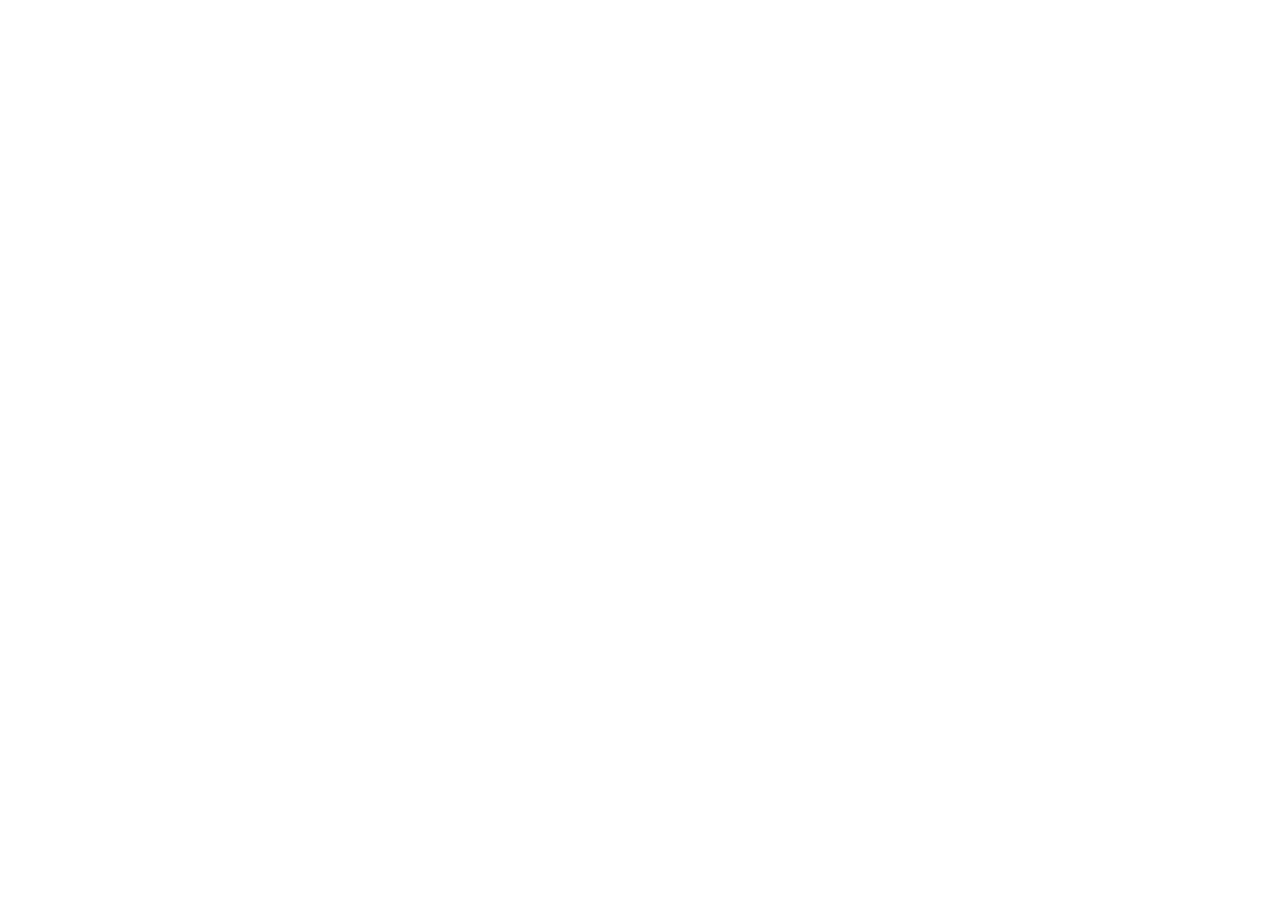
==== index.html @ d34daa3d "feat: initialize Tech Policy Insights application Set up the project structure, including React, Tai" ====
<!doctype html>
<html lang="en">
  <head>
    <meta charset="UTF-8" />
    <meta name="viewport" content="width=device-width, initial-scale=1.0" />
    <title>SMH Tech Private Limited</title>
    <meta name="description" content="Official website and policy portal of SMH Tech Private Limited - Legal, Privacy, Company Information, and Financial Overview." />
    <meta property="og:title" content="SMH Tech Private Limited" />
    <meta property="og:description" content="Official website and policy portal of SMH Tech Private Limited - Legal, Privacy, Company Information, and Financial Overview." />
    <meta property="og:type" content="website" />
    <meta name="twitter:card" content="summary_large_image" />
    <link rel="icon" type="image/png" href="/company_logo.png" />
    <link rel="apple-touch-icon" href="/company_logo.png" />
    <link rel="preconnect" href="https://fonts.googleapis.com">
    <link rel="preconnect" href="https://fonts.gstatic.com" crossorigin>
    <link href="https://fonts.googleapis.com/css2?family=Karla:ital,wght@0,300..800;1,300..800&family=Lora:ital,wght@0,400..700;1,400..700&display=swap" rel="stylesheet">
  </head>
  <body class="bg-white text-[#394d55] antialiased">
    <div id="root"></div>
    <script type="module" src="/src/main.tsx"></script>
  </body>
</html>
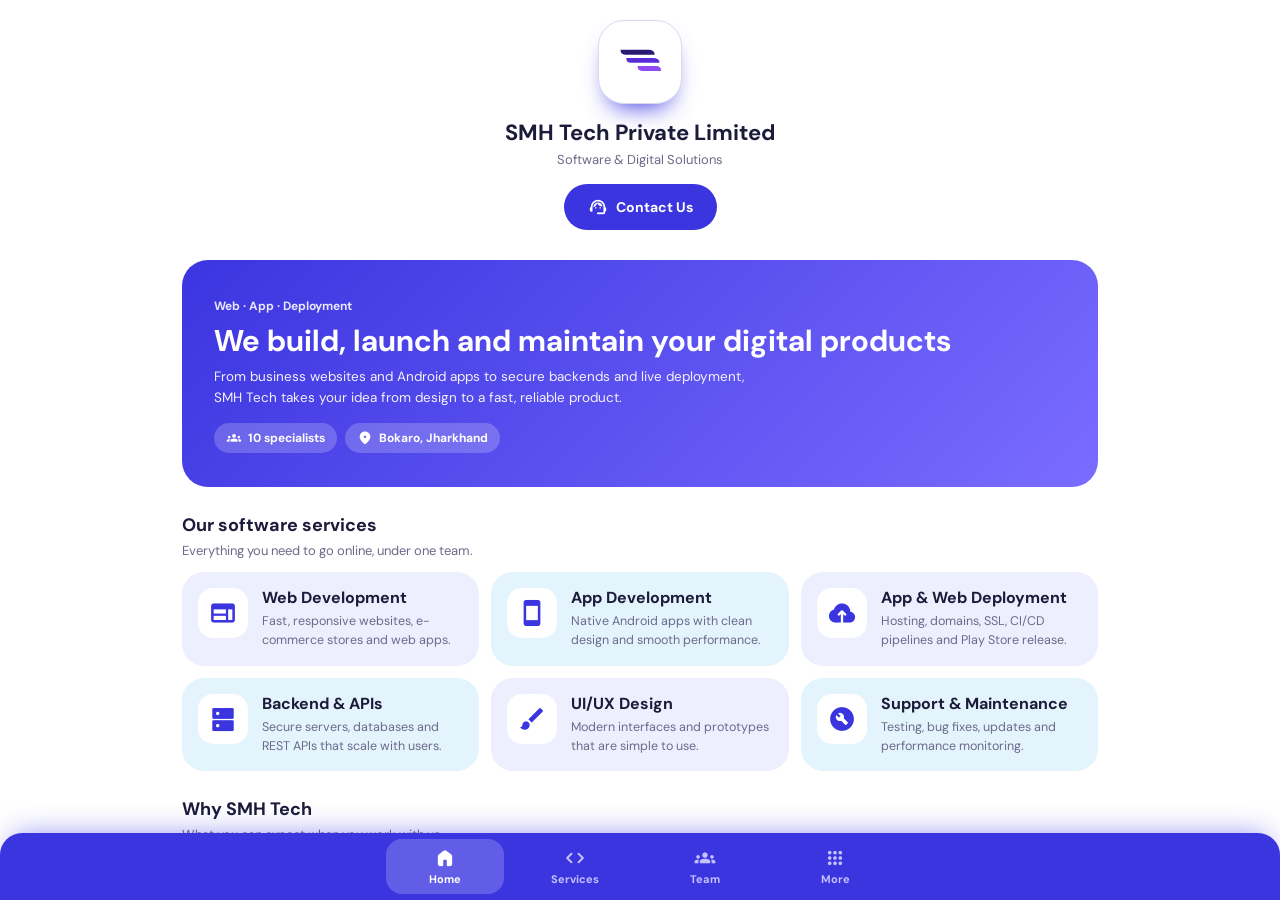
==== commit 02f56eb4: "refactor: streamline codebase and optimize imports Removed legacy components and unused pages to cle" ====
--- a/index.html
+++ b/index.html
@@ -1,23 +1,520 @@
-<!doctype html>
+<!DOCTYPE html>
 <html lang="en">
-  <head>
-    <meta charset="UTF-8" />
-    <meta name="viewport" content="width=device-width, initial-scale=1.0" />
-    <title>SMH Tech Private Limited</title>
-    <meta name="description" content="Official website and policy portal of SMH Tech Private Limited - Legal, Privacy, Company Information, and Financial Overview." />
-    <meta property="og:title" content="SMH Tech Private Limited" />
-    <meta property="og:description" content="Official website and policy portal of SMH Tech Private Limited - Legal, Privacy, Company Information, and Financial Overview." />
-    <meta property="og:type" content="website" />
-    <meta name="twitter:card" content="summary_large_image" />
-    <link rel="icon" type="image/png" href="/company_logo.png" />
-    <link rel="apple-touch-icon" href="/company_logo.png" />
-    <link rel="preconnect" href="https://fonts.googleapis.com">
-    <link rel="preconnect" href="https://fonts.gstatic.com" crossorigin>
-    <link href="https://fonts.googleapis.com/css2?family=Karla:ital,wght@0,300..800;1,300..800&family=Lora:ital,wght@0,400..700;1,400..700&display=swap" rel="stylesheet">
-  </head>
-  <body class="bg-white text-[#394d55] antialiased">
-    <div id="root"></div>
-    <script type="module" src="/src/main.tsx"></script>
-  </body>
+<head>
+<meta charset="utf-8">
+<title>SMH Tech Private Limited</title>
+<meta name="description" content="SMH Tech Private Limited - web development, app development, deployment and IT services from Bokaro, Jharkhand.">
+<meta name="viewport" content="width=device-width, initial-scale=1, viewport-fit=cover">
+<link rel="canonical" href="https://smhtechprivatelimited.netlify.app/">
+
+<!-- Site Name & Open Graph Tags for Google Search -->
+<meta property="og:site_name" content="SMH Tech Private Limited">
+<meta property="og:title" content="SMH Tech Private Limited - High-Performance Software & IT Solutions">
+<meta property="og:description" content="SMH Tech Private Limited - web development, app development, deployment and IT services from Bokaro, Jharkhand.">
+<meta property="og:type" content="website">
+<meta property="og:url" content="https://smhtechprivatelimited.netlify.app/">
+<meta property="og:image" content="https://smhtechprivatelimited.netlify.app/company_logo.png">
+
+<!-- Twitter Cards -->
+<meta name="twitter:card" content="summary_large_image">
+<meta name="twitter:title" content="SMH Tech Private Limited - High-Performance Software & IT Solutions">
+<meta name="twitter:description" content="SMH Tech Private Limited - web development, app development, deployment and IT services from Bokaro, Jharkhand.">
+<meta name="twitter:image" content="https://smhtechprivatelimited.netlify.app/company_logo.png">
+
+<meta name="theme-color" content="#3b35e0">
+<meta name="google-site-verification" content="google7df86a45fcf41d9f">
+
+<!-- Favicon and App Icons -->
+<link rel="icon" type="image/png" sizes="32x32" href="https://smhtechprivatelimited.netlify.app/favicon.png">
+<link rel="icon" type="image/png" sizes="192x192" href="https://smhtechprivatelimited.netlify.app/android-chrome-192x192.png">
+<link rel="shortcut icon" href="https://smhtechprivatelimited.netlify.app/favicon.png">
+<link rel="apple-touch-icon" sizes="180x180" href="https://smhtechprivatelimited.netlify.app/apple-touch-icon.png">
+<link rel="manifest" href="/site.webmanifest">
+
+<!-- Google Search WebSite Schema -->
+<script type="application/ld+json">
+{
+  "@context": "https://schema.org",
+  "@type": "WebSite",
+  "name": "SMH Tech Private Limited",
+  "alternateName": ["SMH Tech Pvt Ltd", "SMH Tech"],
+  "url": "https://smhtechprivatelimited.netlify.app/"
+}
+</script>
+
+<!-- Google Knowledge Panel & Organization Schema -->
+<script type="application/ld+json">
+{
+  "@context": "https://schema.org",
+  "@type": "Organization",
+  "name": "SMH Tech Private Limited",
+  "alternateName": ["SMH Tech Pvt Ltd"],
+  "url": "https://smhtechprivatelimited.netlify.app/",
+  "logo": "https://smhtechprivatelimited.netlify.app/company_logo.png",
+  "image": "https://smhtechprivatelimited.netlify.app/company_logo.png",
+  "founder": {
+    "@type": "Person",
+    "name": "Surendra Murmu",
+    "jobTitle": "Founder & CEO",
+    "image": "https://smhtechprivatelimited.netlify.app/founder.png"
+  }
+}
+</script>
+
+<link rel="preconnect" href="https://fonts.googleapis.com"><link rel="preconnect" href="https://fonts.gstatic.com" crossorigin>
+<link href="https://fonts.googleapis.com/css2?family=DM+Sans:wght@400;500;700&display=swap" rel="stylesheet">
+<link href="https://fonts.googleapis.com/css2?family=Material+Symbols+Rounded:opsz,wght,FILL,GRAD@24,400,1,0&display=swap" rel="stylesheet">
+<style>
+:root{--page:#f4f4ff;--app:#fff;--text:#1d1b3a;--muted:#6b6a8a;--brand:#3b35e0;--lav:#9fa3fa;--lav2:#e0e1fd;--pink:#ffa6d5;--c1:#eeeffe;--c2:#e3f4fd;--line:#d9daf0;--navh:68px}
+@media (prefers-color-scheme:dark){:root:not([data-theme="light"]){--page:#0f0d22;--app:#14122b;--text:#f1f0ff;--muted:#a9a8cf;--c1:#1f1d48;--c2:#173a4d;--line:#34316b;--lav2:#2d2a6b}}
+:root[data-theme="dark"]{--page:#0f0d22;--app:#14122b;--text:#f1f0ff;--muted:#a9a8cf;--c1:#1f1d48;--c2:#173a4d;--line:#34316b;--lav2:#2d2a6b}
+*{box-sizing:border-box;margin:0;-webkit-tap-highlight-color:transparent}
+html,body{height:100%;width:100%}
+body{font-family:'DM Sans',system-ui,sans-serif;background:var(--app);color:var(--text);overflow:hidden;-webkit-font-smoothing:antialiased}
+button,a{font:inherit;border:0;cursor:pointer;color:inherit;background:none;text-decoration:none}
+:focus-visible{outline:2px solid var(--brand);outline-offset:2px}
+.ms{font-family:'Material Symbols Rounded';font-weight:400;font-style:normal;font-size:24px;line-height:1;display:inline-block;white-space:nowrap;font-variation-settings:'FILL' 1,'wght' 500;user-select:none;overflow:hidden;width:1em}
+.app{position:fixed;inset:0;width:100%;height:100%}
+.screen{position:absolute;inset:0;overflow-y:auto;overflow-x:hidden;-webkit-overflow-scrolling:touch;overscroll-behavior:contain;padding:calc(10px + env(safe-area-inset-top,0px)) 0 calc(var(--navh) + 28px + env(safe-area-inset-bottom,0px));background:var(--app);opacity:0;visibility:hidden;transition:opacity .18s linear,visibility 0s .18s;scrollbar-width:none}
+.screen::-webkit-scrollbar{display:none}
+.screen.on{opacity:1;visibility:visible;transition:opacity .18s linear}
+.wrap{width:100%;max-width:980px;margin:0 auto;padding:0 20px}
+.ph{display:flex;align-items:center;justify-content:space-between;padding:10px 0 16px}.ph h1{font-size:26px}
+.ib{width:42px;height:42px;border-radius:50%;background:var(--c1);display:grid;place-items:center;color:var(--brand);flex:none}
+.sec{margin-top:26px}.sec>h2{font-size:18px;margin-bottom:4px}.sec>p.lead{font-size:13px;color:var(--muted);line-height:1.5;margin-bottom:12px;max-width:62ch}
+.grid{display:grid;gap:12px;grid-template-columns:repeat(auto-fill,minmax(270px,1fr))}
+.hero{background:linear-gradient(135deg,var(--brand),#7a6cff);color:#fff;border-radius:26px;padding:26px 22px}
+.hero h2{font-size:24px;line-height:1.2;margin:8px 0}.hero p{font-size:13.5px;line-height:1.55;opacity:.93;max-width:60ch}.hero small{font-size:12px;opacity:.88;font-weight:700}
+.pill{display:inline-flex;gap:6px;align-items:center;margin:14px 8px 0 0;background:rgba(255,255,255,.2);padding:7px 12px;border-radius:16px;font-size:12px;font-weight:700}.pill .ms{font-size:16px}
+.brandrow{display:flex;flex-direction:column;align-items:center;text-align:center;padding:10px 0 4px}
+.logo{width:84px;height:84px;border-radius:26px;background:#fff;border:1px solid var(--line);display:grid;place-items:center;box-shadow:0 14px 24px -12px var(--brand);overflow:hidden}.lm{width:52px}
+.title{font-weight:700;font-size:22px;margin-top:14px}.sub{font-size:13px;color:var(--muted);margin-top:4px}
+.cta{margin:16px auto 0;display:inline-flex;align-items:center;gap:8px;background:var(--brand);color:#fff;padding:13px 24px;border-radius:30px;font-weight:700;font-size:14px;transition:transform .15s}.cta:active{transform:scale(.96)}.cta .ms{font-size:20px}
+.cta.alt{background:#fff;color:var(--brand);margin:16px 0 0}
+.card{border-radius:22px;padding:16px;display:flex;gap:14px;background:var(--c1);width:100%;text-align:left}
+.card.c2{background:var(--c2)}
+button.card,a.card{transition:transform .15s}button.card:active,a.card:active{transform:scale(.98)}
+.ico{width:50px;height:50px;border-radius:15px;background:var(--app);display:grid;place-items:center;color:var(--brand);flex:none}.ico .ms{font-size:28px}
+.card h3{font-size:16px;line-height:1.25}.card p{font-size:12.5px;color:var(--muted);margin-top:4px;line-height:1.5}
+.card ul{list-style:none;padding:0;margin-top:8px}.card li{font-size:12.5px;color:var(--muted);line-height:1.45;padding-left:18px;position:relative;margin-top:4px}
+.card li:before{content:"";position:absolute;left:2px;top:.5em;width:7px;height:7px;border-radius:50%;background:var(--lav)}
+.tg{display:inline-block;margin:6px 6px 0 0;background:var(--app);color:var(--brand);font-size:11px;font-weight:700;padding:5px 10px;border-radius:12px;border:1px solid var(--line)}
+.steps{display:grid;gap:12px;grid-template-columns:repeat(auto-fill,minmax(270px,1fr))}
+.step{display:flex;gap:14px;align-items:flex-start;border:1px solid var(--line);border-radius:20px;padding:14px}
+.step b.n{width:34px;height:34px;border-radius:50%;background:var(--brand);color:#fff;display:grid;place-items:center;font-size:14px;flex:none}
+.step h3{font-size:15px}.step p{font-size:12.5px;color:var(--muted);margin-top:3px;line-height:1.45}
+.band{background:linear-gradient(135deg,#ff9ccf,#8f93f5);color:#fff;border-radius:26px;padding:24px 22px}
+.band h3{font-size:20px}.band p{font-size:13px;margin-top:6px;line-height:1.5;opacity:.95;max-width:56ch}
+.grp{font-size:12px;font-weight:700;color:var(--muted);margin:22px 4px 8px}
+.list{background:var(--c1);border-radius:22px;padding:4px 16px}
+.li{display:flex;align-items:center;gap:12px;padding:13px 0;width:100%;text-align:left;font-size:14px;font-weight:500;border-bottom:1px solid var(--line)}.list>:last-child{border:0}
+.li .ic{width:34px;height:34px;border-radius:11px;background:var(--app);display:grid;place-items:center;color:var(--brand);flex:none}.li .ic .ms{font-size:20px}
+.li small{margin-left:auto;color:var(--muted);font-size:12.5px;text-align:right;max-width:58%}.li .arr{margin-left:auto;color:var(--muted);font-size:20px}
+.founder{text-align:center;margin:6px 0 8px}
+.ring2{width:156px;height:156px;border-radius:50%;padding:8px;background:#dce8ee;margin:0 auto;box-shadow:0 14px 28px -12px rgba(59,53,224,.45)}
+.ring2 img{width:100%;height:100%;border-radius:50%;border:4px solid #fff;object-fit:cover;display:block}
+.fn{margin-top:16px;font-weight:700;font-size:18px}.fn span{background:linear-gradient(90deg,#8b3ff0,#b04ad8);-webkit-background-clip:text;background-clip:text;color:transparent}
+.mem{background:var(--c1);border-radius:22px;padding:16px}
+.mh{display:flex;gap:12px;align-items:center}
+.mav{position:relative;width:52px;height:52px;border-radius:18px;display:grid;place-items:center;color:#fff;font-weight:700;font-size:16px;flex:none}
+.mav i{position:absolute;right:-6px;bottom:-6px;width:24px;height:24px;border-radius:50%;background:var(--app);color:var(--brand);display:grid;place-items:center;border:2px solid var(--c1)}.mav i .ms{font-size:14px}
+.mh b{font-size:15px;display:block}.mh small{font-size:12px;font-weight:700;color:var(--brand)}
+.mem p{font-size:12.5px;color:var(--muted);line-height:1.5;margin:12px 0 6px}
+.acc{background:var(--c1);border-radius:22px;margin-bottom:12px;overflow:hidden}
+.acc>button{display:flex;align-items:center;gap:12px;width:100%;padding:16px;text-align:left;font-weight:700;font-size:15px}
+.acc>button .arr{margin-left:auto;transition:transform .2s;color:var(--muted)}
+.acc.open>button .arr{transform:rotate(180deg)}
+.acc .body{display:none;padding:0 16px 16px 16px}.acc.open .body{display:block}
+.acc .body p{font-size:13px;color:var(--muted);line-height:1.6;margin-top:8px}
+.chat{display:flex;flex-direction:column;gap:10px;margin-top:6px}
+.m{display:flex;align-items:flex-end;gap:8px;max-width:88%}
+.face{width:32px;height:32px;border-radius:50%;background:var(--brand);display:grid;place-items:center;flex:none;font-size:9px;font-weight:700;color:#fff}
+.bub{background:var(--c1);padding:11px 16px;border-radius:20px;font-size:13.5px;line-height:1.4}
+.orbbox{text-align:center;margin-top:28px}
+.orb{display:inline-grid;place-items:center;width:84px;height:84px;border-radius:28px;background:var(--c1);box-shadow:0 0 0 12px var(--lav2);transition:transform .15s}.orb:active{transform:scale(.94)}
+.orb span.c{width:50px;height:50px;border-radius:16px;background:var(--pink);display:grid;place-items:center;color:#fff}
+.orbbox p{font-size:14px;margin-top:22px;font-weight:500}
+.nav{position:fixed;left:0;right:0;bottom:0;z-index:20;background:var(--brand);padding:6px 4px calc(6px + env(safe-area-inset-bottom,0px));display:flex;justify-content:center}
+.nav .in{display:flex;width:100%;max-width:760px}
+.nav .it{flex:1;min-width:0;display:flex;flex-direction:column;align-items:center;gap:2px;padding:6px 0;border-radius:14px;color:#c4c2ff;font-size:10px;font-weight:700;transition:background .15s,color .15s}
+.nav .it .ms{font-size:22px}.nav .it.on{color:#fff;background:rgba(255,255,255,.18)}
+@media (min-width:700px){.ph h1{font-size:30px}.hero{padding:34px 32px}.hero h2{font-size:30px}.wrap{padding:0 32px}}
+@media (prefers-reduced-motion:reduce){*{transition-duration:.01s!important}}
+
+.cform{display:grid;gap:14px;margin-top:6px}
+.fld label{display:block;font-size:12.5px;font-weight:700;margin:0 0 6px 2px}
+.fld input,.fld textarea{width:100%;font:inherit;font-size:14px;color:var(--text);background:var(--c1);border:1.5px solid transparent;border-radius:16px;padding:13px 14px;outline:0;transition:border-color .15s}
+.fld textarea{min-height:120px;resize:vertical;line-height:1.5}
+.fld input:focus,.fld textarea:focus{border-color:var(--brand)}
+.fld.bad input,.fld.bad textarea{border-color:#e5484d}
+.err{display:none;font-size:12px;color:#e5484d;margin:5px 2px 0}.fld.bad .err{display:block}
+.types{display:flex;flex-wrap:wrap;gap:8px}
+.types button{display:inline-flex;align-items:center;gap:6px;padding:9px 14px;border-radius:18px;background:var(--c1);font-size:12.5px;font-weight:700;color:var(--muted);border:1.5px solid transparent;transition:background .15s,color .15s}
+.types button .ms{font-size:17px}
+.types button.on{background:var(--brand);color:#fff}
+.send{display:flex;align-items:center;justify-content:center;gap:8px;width:100%;background:var(--brand);color:#fff;padding:15px 22px;border-radius:28px;font-weight:700;font-size:15px;box-shadow:0 10px 20px -10px var(--brand);transition:transform .15s}.send:active{transform:scale(.98)}
+.note{font-size:12px;color:var(--muted);line-height:1.5;text-align:center}
+.mailrow{display:flex;align-items:center;gap:12px;background:var(--c1);border-radius:22px;padding:14px 16px}
+.mailrow .txt{min-width:0;flex:1}.mailrow small{display:block;font-size:12px;color:var(--muted)}
+.mailrow a.addr{display:block;font-weight:700;font-size:14.5px;color:var(--brand);overflow-wrap:anywhere;margin-top:2px}
+.mailrow .cp{width:40px;height:40px;border-radius:50%;background:var(--app);color:var(--brand);display:grid;place-items:center;flex:none}
+.toast{position:fixed;left:50%;bottom:calc(var(--navh) + 20px + env(safe-area-inset-bottom,0px));transform:translate(-50%,20px);background:var(--text);color:var(--app);padding:10px 18px;border-radius:20px;font-size:13px;font-weight:700;opacity:0;pointer-events:none;transition:opacity .2s,transform .2s;z-index:30}
+.toast.on{opacity:1;transform:translate(-50%,0)}
+@media (min-width:860px){.cgrid{display:grid;grid-template-columns:1fr 1.15fr;gap:28px;align-items:start}.cgrid>.sec{margin-top:26px}}
+
+.tstats{display:grid;grid-template-columns:repeat(3,1fr);gap:10px;margin-top:16px}
+.tstats div{background:rgba(255,255,255,.18);border-radius:16px;padding:10px 6px;text-align:center}
+.tstats b{display:block;font-size:20px}.tstats span{font-size:11.5px;opacity:.92}
+.lead-card{display:flex;align-items:center;gap:16px;background:var(--c1);border-radius:24px;padding:16px}
+.lead-card .pic{width:76px;height:76px;border-radius:50%;padding:4px;background:#dce8ee;flex:none}
+.lead-card .pic img{width:100%;height:100%;border-radius:50%;object-fit:cover;border:3px solid #fff;display:block}
+.lead-card small{font-size:12px;font-weight:700;color:var(--brand)}.lead-card h3{font-size:17px;margin-top:2px}.lead-card p{font-size:12.5px;color:var(--muted);margin-top:4px;line-height:1.45}
+.chips{display:flex;gap:8px;overflow-x:auto;padding:2px 0 6px;scrollbar-width:none}.chips::-webkit-scrollbar{display:none}
+.chips button{flex:none;padding:9px 16px;border-radius:18px;background:var(--c1);font-size:12.5px;font-weight:700;color:var(--muted);transition:background .15s,color .15s}
+.chips button.on{background:var(--brand);color:#fff}
+.dev{background:var(--c1);border-radius:24px;padding:18px;display:flex;flex-direction:column}
+.dev .dh{display:flex;gap:14px;align-items:center}
+.dev .dh b{font-size:16px;display:block;line-height:1.2}.dev .dh small{display:block;font-size:12.5px;font-weight:700;color:var(--brand);margin-top:3px;line-height:1.3}
+.dev .dept{align-self:flex-start;margin-top:14px;display:inline-flex;align-items:center;gap:6px;background:var(--app);border:1px solid var(--line);padding:5px 11px;border-radius:12px;font-size:11.5px;font-weight:700;color:var(--text)}.dev .dept .ms{font-size:15px;color:var(--brand)}
+.dev>p{font-size:12.5px;color:var(--muted);line-height:1.55;margin-top:12px}
+.dev h4{font-size:12px;margin:14px 0 4px}
+.dev ul{list-style:none;padding:0}.dev li{font-size:12.5px;color:var(--muted);line-height:1.45;padding-left:18px;position:relative;margin-top:4px}
+.dev li:before{content:"";position:absolute;left:2px;top:.5em;width:7px;height:7px;border-radius:50%;background:var(--lav)}
+.dev .tags{margin-top:auto;padding-top:10px}
+
+.screen{transform:translate3d(var(--x,0px),0,0);transition:opacity .26s ease,transform .32s cubic-bezier(.22,1,.36,1),visibility 0s .32s}
+.screen.on{transform:translate3d(0,0,0);transition:opacity .26s ease,transform .32s cubic-bezier(.22,1,.36,1)}
+.nav{border-radius:22px 22px 0 0;box-shadow:0 -10px 28px -12px rgba(59,53,224,.55);padding:6px 10px calc(6px + env(safe-area-inset-bottom,0px))}
+.nav .in{max-width:520px;position:relative}
+.nav .ind{position:absolute;top:0;bottom:0;left:0;width:25%;transition:transform .38s cubic-bezier(.34,1.25,.5,1);pointer-events:none}
+.nav .ind:after{content:"";position:absolute;inset:0 6px;border-radius:16px;background:rgba(255,255,255,.2)}
+.nav .it{position:relative;z-index:1;gap:3px;padding:8px 0;font-size:11px;background:none!important}
+.nav .it em{font-style:normal;white-space:nowrap}
+.nav .it .ms{transition:transform .2s}
+.nav .it.on{color:#fff}
+.pk{animation:pk .42s cubic-bezier(.34,1.56,.64,1)}
+@keyframes pk{0%{transform:scale(.55) translateY(4px)}100%{transform:none}}
+.mscrim{position:fixed;inset:0;background:rgba(20,18,43,.5);opacity:0;pointer-events:none;transition:opacity .25s;z-index:35}.mscrim.on{opacity:1;pointer-events:auto}
+.msheet{position:fixed;left:50%;bottom:0;width:100%;max-width:560px;background:var(--app);border-radius:28px 28px 0 0;padding:12px 18px calc(22px + env(safe-area-inset-bottom,0px));transform:translate(-50%,105%);visibility:hidden;transition:transform .38s cubic-bezier(.22,1,.36,1),visibility 0s .38s;z-index:40;box-shadow:0 -20px 40px -20px rgba(0,0,0,.45)}
+.msheet.on{transform:translate(-50%,0);visibility:visible;transition:transform .38s cubic-bezier(.22,1,.36,1)}
+.msheet .grab{width:42px;height:4px;border-radius:2px;background:var(--line);margin:0 auto 12px}
+.msheet h3{font-size:18px;margin:2px 2px 4px}.msheet .grp{margin:14px 2px 8px}
+.mgrid{display:grid;grid-template-columns:1fr 1fr;gap:10px}.mgrid.g3{grid-template-columns:repeat(3,1fr)}
+.mt{display:flex;align-items:center;gap:12px;padding:12px;border-radius:18px;background:var(--c1);text-align:left;transition:transform .15s,background .2s,color .2s}.mt:active{transform:scale(.96)}
+.mt .ic{width:38px;height:38px;border-radius:12px;background:var(--app);display:grid;place-items:center;color:var(--brand);flex:none;transition:background .2s,color .2s}.mt .ic .ms{font-size:22px}
+.mt b{font-size:14px;display:block}.mt small{font-size:11.5px;color:var(--muted);display:block;margin-top:1px}
+.mt.v{flex-direction:column;text-align:center;gap:6px;padding:12px 6px}.mt.v b{font-size:13px}
+.mt.on{background:var(--brand);color:#fff}.mt.on small{color:#dcdbff}.mt.on .ic{background:rgba(255,255,255,.2);color:#fff}
+</style>
+</head>
+<body>
+<svg width="0" height="0" style="position:absolute"><defs><symbol id="mark" viewBox="0 0 64 64"><path d="M8 17H42Q50 17 50 23H14Q8 23 8 17Z" fill="#2b1a73"/><path d="M15 27H48Q56 27 56 33H21Q15 33 15 27Z" fill="#5a2bd8"/><path d="M29 37H52Q58 37 58 43H35Q29 43 29 37Z" fill="#8f4cf5"/></symbol></defs></svg>
+<div class="app">
+
+<section class="screen" id="home"><div class="wrap">
+ <div class="brandrow"><div class="logo"><img src="/company_logo.png" alt="SMH Tech Logo" style="width:58px;height:58px;object-fit:contain;" onerror="this.style.display='none';this.nextElementSibling.style.display='block';"><svg class="lm" viewBox="0 0 64 64" style="display:none"><use href="#mark"/></svg></div>
+  <div class="title">SMH Tech Private Limited</div><div class="sub">Software &amp; Digital Solutions</div>
+  <button class="cta" data-go="contact"><span class="ms">support_agent</span>Contact Us</button></div>
+
+ <div class="sec"><div class="hero"><small>Web · App · Deployment</small><h2>We build, launch and maintain your digital products</h2>
+  <p>From business websites and Android apps to secure backends and live deployment, SMH Tech takes your idea from design to a fast, reliable product.</p>
+  <span class="pill"><span class="ms">groups</span>10 specialists</span><span class="pill"><span class="ms">location_on</span>Bokaro, Jharkhand</span></div></div>
+
+ <div class="sec"><h2>Our software services</h2><p class="lead">Everything you need to go online, under one team.</p>
+  <div class="grid">
+   <button class="card" data-go="services"><div class="ico"><span class="ms">web</span></div><div><h3>Web Development</h3><p>Fast, responsive websites, e-commerce stores and web apps.</p></div></button>
+   <button class="card c2" data-go="services"><div class="ico"><span class="ms">smartphone</span></div><div><h3>App Development</h3><p>Native Android apps with clean design and smooth performance.</p></div></button>
+   <button class="card" data-go="services"><div class="ico"><span class="ms">cloud_upload</span></div><div><h3>App &amp; Web Deployment</h3><p>Hosting, domains, SSL, CI/CD pipelines and Play Store release.</p></div></button>
+   <button class="card c2" data-go="services"><div class="ico"><span class="ms">dns</span></div><div><h3>Backend &amp; APIs</h3><p>Secure servers, databases and REST APIs that scale with users.</p></div></button>
+   <button class="card" data-go="services"><div class="ico"><span class="ms">brush</span></div><div><h3>UI/UX Design</h3><p>Modern interfaces and prototypes that are simple to use.</p></div></button>
+   <button class="card c2" data-go="services"><div class="ico"><span class="ms">build_circle</span></div><div><h3>Support &amp; Maintenance</h3><p>Testing, bug fixes, updates and performance monitoring.</p></div></button>
+  </div></div>
+
+ <div class="sec"><h2>Why SMH Tech</h2><p class="lead">What you can expect when you work with us.</p>
+  <div class="grid">
+   <div class="card"><div class="ico"><span class="ms">bolt</span></div><div><h3>Built for speed</h3><p>Lightweight code and optimised builds so your product loads fast on every device.</p></div></div>
+   <div class="card c2"><div class="ico"><span class="ms">security</span></div><div><h3>Secure by default</h3><p>Token authentication, security rules and data protection from day one.</p></div></div>
+   <div class="card"><div class="ico"><span class="ms">devices</span></div><div><h3>Works everywhere</h3><p>Responsive layouts tested across low-end and flagship devices.</p></div></div>
+   <div class="card c2"><div class="ico"><span class="ms">support_agent</span></div><div><h3>Support after launch</h3><p>We stay with you after go-live for fixes, updates and growth.</p></div></div>
+  </div></div>
+
+ <div class="sec"><h2>How we work</h2><p class="lead">A clear process from first call to live product.</p>
+  <div class="steps">
+   <div class="step"><b class="n">1</b><div><h3>Discover</h3><p>We understand your goals, users and requirements.</p></div></div>
+   <div class="step"><b class="n">2</b><div><h3>Design</h3><p>Wireframes and prototypes you can review before we build.</p></div></div>
+   <div class="step"><b class="n">3</b><div><h3>Build &amp; test</h3><p>Development with regular QA on real devices.</p></div></div>
+   <div class="step"><b class="n">4</b><div><h3>Deploy &amp; support</h3><p>Go live, monitor performance and keep improving.</p></div></div>
+  </div></div>
+
+ <div class="sec"><h2>Technologies we use</h2>
+  <div><span class="tg">Android (Java/XML)</span><span class="tg">React</span><span class="tg">Next.js</span><span class="tg">Tailwind CSS</span><span class="tg">Node.js</span><span class="tg">REST APIs</span><span class="tg">Firebase</span><span class="tg">PostgreSQL</span><span class="tg">AWS</span><span class="tg">NGINX</span><span class="tg">Netlify</span><span class="tg">CI/CD</span><span class="tg">Razorpay</span><span class="tg">Figma</span></div></div>
+
+ <div class="sec"><h2>Explore</h2>
+  <div class="grid">
+   <button class="card" data-go="company"><div class="ico"><span class="ms">apartment</span></div><div><h3>Company Information</h3><p>Who we are and what we do.</p></div></button>
+   <button class="card c2" data-go="team"><div class="ico"><span class="ms">groups</span></div><div><h3>Engineering Team</h3><p>Meet the engineers behind SMH Tech.</p></div></button>
+   <button class="card" data-go="legal"><div class="ico"><span class="ms">shield_lock</span></div><div><h3>Legal &amp; Privacy</h3><p>Terms, notices and how data is handled.</p></div></button>
+   <button class="card c2" data-go="finance"><div class="ico"><span class="ms">account_balance</span></div><div><h3>Financial Overview</h3><p>Our financial information at a glance.</p></div></button>
+  </div></div>
+
+ <div class="sec"><div class="band"><h3>Have a project in mind?</h3><p>Tell us what you want to build. Our team will help you plan it and bring it live.</p><button class="cta alt" data-go="contact"><span class="ms">support_agent</span>Contact Us</button></div></div>
+</div></section>
+
+<section class="screen" id="services"><div class="wrap">
+ <div class="ph"><h1>Services</h1><span class="ib"><span class="ms">code</span></span></div>
+ <div class="hero"><small>SMH Tech Private Limited · Software Services</small><h2>Web, app and deployment under one roof</h2><p>Plan, build and launch with a single team. Pick one service or take the full journey from idea to live product.</p></div>
+
+ <div class="sec"><h2>Web development</h2><p class="lead">Websites and web apps that look professional and run fast on every screen.</p>
+  <div class="grid">
+   <div class="card"><div class="ico"><span class="ms">language</span></div><div><h3>Business websites</h3><ul><li>Company, portfolio and landing pages</li><li>Mobile-first responsive design</li><li>SEO-friendly structure and fast loading</li></ul></div></div>
+   <div class="card c2"><div class="ico"><span class="ms">shopping_cart</span></div><div><h3>E-commerce</h3><ul><li>Product catalogue and cart</li><li>Razorpay payment integration</li><li>Order and billing automation</li></ul></div></div>
+   <div class="card"><div class="ico"><span class="ms">web_asset</span></div><div><h3>Web applications</h3><ul><li>React and Next.js single-page apps</li><li>Dashboards, portals and admin panels</li><li>Login, roles and secure data access</li></ul></div></div>
+  </div></div>
+
+ <div class="sec"><h2>App development</h2><p class="lead">Android apps designed for real users on real phones.</p>
+  <div class="grid">
+   <div class="card c2"><div class="ico"><span class="ms">android</span></div><div><h3>Native Android apps</h3><ul><li>Clean architecture and custom Java logic</li><li>Pixel-accurate XML layouts</li><li>Optimised APK size and 60fps performance</li></ul></div></div>
+   <div class="card"><div class="ico"><span class="ms">sync</span></div><div><h3>Backend-connected apps</h3><ul><li>Firebase and REST API integration</li><li>Real-time sync and push updates</li><li>Offline-friendly behaviour</li></ul></div></div>
+   <div class="card c2"><div class="ico"><span class="ms">brush</span></div><div><h3>App UI/UX design</h3><ul><li>Figma designs and interactive prototypes</li><li>User-centric flows</li><li>Consistent branding across screens</li></ul></div></div>
+  </div></div>
+
+ <div class="sec"><h2>Deployment &amp; hosting</h2><p class="lead">We take care of the launch so your product is live, secure and stable.</p>
+  <div class="grid">
+   <div class="card"><div class="ico"><span class="ms">cloud_upload</span></div><div><h3>Web deployment</h3><ul><li>Netlify and AWS hosting setup</li><li>Custom domain, DNS and free SSL</li><li>NGINX and CDN configuration</li></ul></div></div>
+   <div class="card c2"><div class="ico"><span class="ms">rocket_launch</span></div><div><h3>App deployment</h3><ul><li>Signed release build and Play Store listing</li><li>Version updates and rollout</li><li>Crash and performance monitoring</li></ul></div></div>
+   <div class="card"><div class="ico"><span class="ms">autorenew</span></div><div><h3>CI/CD pipelines</h3><ul><li>Automated build, test and deploy</li><li>Safe releases with quick rollback</li><li>Staging and production environments</li></ul></div></div>
+  </div></div>
+
+ <div class="sec"><h2>More software services</h2>
+  <div class="grid">
+   <div class="card c2"><div class="ico"><span class="ms">dns</span></div><div><h3>Backend &amp; databases</h3><p>Node.js services, REST APIs, Firestore and PostgreSQL built for low-latency access.</p></div></div>
+   <div class="card"><div class="ico"><span class="ms">security</span></div><div><h3>Security &amp; data protection</h3><p>Authentication, token encryption, audit logs and security rules.</p></div></div>
+   <div class="card c2"><div class="ico"><span class="ms">bug_report</span></div><div><h3>QA &amp; maintenance</h3><p>Cross-device testing, bug tracking, updates and long-term support.</p></div></div>
+  </div></div>
+
+ <div class="sec"><h2>Our delivery process</h2>
+  <div class="steps">
+   <div class="step"><b class="n">1</b><div><h3>Requirements</h3><p>Scope, timeline and goals agreed up front.</p></div></div>
+   <div class="step"><b class="n">2</b><div><h3>Design</h3><p>UI/UX prototypes reviewed with you.</p></div></div>
+   <div class="step"><b class="n">3</b><div><h3>Development</h3><p>Frontend, backend and integrations built in stages.</p></div></div>
+   <div class="step"><b class="n">4</b><div><h3>Testing</h3><p>Device, performance and security checks.</p></div></div>
+   <div class="step"><b class="n">5</b><div><h3>Deployment</h3><p>Production launch with domain, SSL or store release.</p></div></div>
+   <div class="step"><b class="n">6</b><div><h3>Support</h3><p>Monitoring, fixes and updates after go-live.</p></div></div>
+  </div></div>
+
+ <div class="sec"><div class="band"><h3>Ready to start?</h3><p>Share your idea with us and we will suggest the right plan for your website or app.</p><button class="cta alt" data-go="contact"><span class="ms">support_agent</span>Contact Us</button></div></div>
+</div></section>
+
+<section class="screen" id="company"><div class="wrap">
+ <div class="ph"><h1>Company</h1><span class="ib"><span class="ms">apartment</span></span></div>
+ <div class="founder"><div class="ring2"><img src="/founder.png" alt="Surendra Murmu" onerror="this.src='[data-uri]" alt="Surendra Murmu"></div><div class="fn">Founder &amp; CEO <span>Surendra Murmu</span></div></div>
+ <div class="grp">Company Overview</div><div class="list">
+  <div class="li"><span class="ic"><span class="ms">business</span></span>Company Name<small>SMH Tech Private Limited</small></div>
+  <div class="li"><span class="ic"><span class="ms">location_on</span></span>Headquarters<small>Bokaro, Jharkhand, India</small></div>
+  <div class="li"><span class="ic"><span class="ms">memory</span></span>Industry<small>Software Development &amp; IT Services</small></div>
+  <a class="li" href="https://smhtechprivatelimited.netlify.app/" target="_blank" rel="noopener"><span class="ic"><span class="ms">language</span></span>Official website<span class="ms arr">open_in_new</span></a></div>
+
+ <div class="sec"><h2>About SMH Tech</h2><p class="lead">SMH Tech Private Limited is a software company that designs, builds and deploys websites, mobile apps and backend systems. We combine mobile engineering, cloud infrastructure and clean design to help businesses go digital with confidence.</p>
+  <div class="grid">
+   <div class="card"><div class="ico"><span class="ms">flag</span></div><div><h3>Our mission</h3><p>Deliver fast, secure and easy-to-use software that helps businesses grow.</p></div></div>
+   <div class="card c2"><div class="ico"><span class="ms">visibility</span></div><div><h3>Our approach</h3><p>Clear communication, quality engineering and support that continues after launch.</p></div></div>
+  </div></div>
+
+ <div class="sec"><h2>What we do</h2>
+  <div><span class="tg">Web Development</span><span class="tg">Android Apps</span><span class="tg">Deployment &amp; Hosting</span><span class="tg">Backend &amp; APIs</span><span class="tg">UI/UX Design</span><span class="tg">QA &amp; Support</span></div></div>
+
+ <div class="grp">Explore</div><div class="list">
+  <button class="li" data-go="services"><span class="ic"><span class="ms">code</span></span>Our Services<span class="ms arr">chevron_right</span></button>
+  <button class="li" data-go="team"><span class="ic"><span class="ms">groups</span></span>Engineering Team<span class="ms arr">chevron_right</span></button>
+  <button class="li" data-go="legal"><span class="ic"><span class="ms">gavel</span></span>Legal &amp; Privacy<span class="ms arr">chevron_right</span></button>
+  <button class="li" data-go="finance"><span class="ic"><span class="ms">account_balance</span></span>Financial Overview<span class="ms arr">chevron_right</span></button></div>
+</div></section>
+
+<section class="screen" id="team"><div class="wrap">
+ <div class="ph"><h1>Team</h1><span class="ib"><span class="ms">groups</span></span></div>
+ <div class="hero"><small>SMH Tech Private Limited · Software &amp; Digital Solutions</small><h2>Engineering &amp; Technology Team</h2><p>Meet the engineers building high-performance mobile applications, secure cloud backends, and scalable digital systems for modern businesses.</p>
+  <div class="tstats"><div><b>10</b><span>Specialists</span></div><div><b>6</b><span>Departments</span></div><div><b>3</b><span>Platforms: Mobile, Web, Cloud</span></div></div></div>
+ <div class="sec"><h2>Leadership</h2><div class="lead-card" id="lc"><div class="pic"><img alt="Surendra Murmu"></div><div><small>Founder &amp; CEO</small><h3>Surendra Murmu</h3><p>Leads the vision, strategy and delivery standards of SMH Tech Private Limited.</p></div></div></div>
+ <div class="sec"><h2>Our developers</h2><p class="lead">Filter by department to find the right expert.</p>
+  <div class="chips" id="chips"></div>
+  <div class="grid" id="tm" style="margin-top:12px"></div></div>
+ <div class="sec"><div class="band"><h3>Work with our team</h3><p>Tell us about your website or app and we will match you with the right engineers.</p><button class="cta alt" data-go="contact"><span class="ms">support_agent</span>Contact Us</button></div></div>
+</div></section>
+
+<section class="screen" id="legal"><div class="wrap">
+ <div class="ph"><h1>Legal</h1><span class="ib"><span class="ms">gavel</span></span></div>
+ <div class="hero"><small>Policies</small><h2>Legal &amp; privacy</h2><p>A short summary of our legal and privacy information. The official, complete version is published on the SMH Tech website.</p></div>
+ <div class="sec">
+  <div class="acc"><button><span class="ico"><span class="ms">gavel</span></span>Legal Information<span class="ms arr">expand_more</span></button><div class="body"><p>SMH Tech Private Limited is a registered private limited company providing software development and IT services. Use of our website and services is subject to our terms and notices.</p></div></div>
+  <div class="acc"><button><span class="ico"><span class="ms">shield_lock</span></span>Privacy Policy<span class="ms arr">expand_more</span></button><div class="body"><p>We respect your privacy. Information you share with us is used only to respond to your enquiry and deliver the services you request, and is protected with industry-standard security practices.</p></div></div>
+  <div class="acc"><button><span class="ico"><span class="ms">apartment</span></span>Company Information<span class="ms arr">expand_more</span></button><div class="body"><p>SMH Tech Private Limited, Bokaro, Jharkhand, India. Industry: Software Development &amp; IT Services.</p></div></div>
+ </div>
+ <div class="grp">Related</div><div class="list">
+  <button class="li" data-go="company"><span class="ic"><span class="ms">apartment</span></span>Company Information<span class="ms arr">chevron_right</span></button>
+  <button class="li" data-go="finance"><span class="ic"><span class="ms">account_balance</span></span>Financial Overview<span class="ms arr">chevron_right</span></button></div>
+</div></section>
+
+<section class="screen" id="finance"><div class="wrap">
+ <div class="ph"><h1>Finance</h1><span class="ib"><span class="ms">account_balance</span></span></div>
+ <div class="band"><h3>Financial Overview</h3><p>SMH Tech publishes its financial overview on the official portal.</p><a class="cta alt" href="https://smhtechprivatelimited.netlify.app/" target="_blank" rel="noopener"><span class="ms">open_in_new</span>View on website</a></div>
+ <div class="grp">At a glance</div><div class="list">
+  <div class="li"><span class="ic"><span class="ms">business</span></span>Company type<small>Private Limited</small></div>
+  <div class="li"><span class="ic"><span class="ms">memory</span></span>Industry<small>Software &amp; IT Services</small></div>
+  <div class="li"><span class="ic"><span class="ms">location_on</span></span>Headquarters<small>Bokaro, Jharkhand, India</small></div></div>
+ <div class="grp">Related</div><div class="list">
+  <button class="li" data-go="company"><span class="ic"><span class="ms">apartment</span></span>Company Information<span class="ms arr">chevron_right</span></button>
+  <button class="li" data-go="legal"><span class="ic"><span class="ms">gavel</span></span>Legal &amp; Privacy<span class="ms arr">chevron_right</span></button></div>
+</div></section>
+
+<section class="screen" id="contact"><div class="wrap">
+ <div class="ph"><h1>Contact</h1><button class="ib" id="theme" aria-label="Switch theme"><span class="ms">dark_mode</span></button></div>
+ <div class="hero"><small>Get in touch</small><h2>Tell us about your project</h2><p>Choose what you need, write your message and send it straight to our team through Gmail. We will reply by email.</p></div>
+ <div class="cgrid">
+  <div class="sec"><h2>Send a message</h2><p class="lead">Fill in the details. Your Gmail will open with the message ready to send.</p>
+   <form class="cform" id="cf" novalidate>
+    <div class="fld"><label>Contact type</label>
+     <div class="types" id="types">
+      <button type="button" class="on" data-v="Web Development"><span class="ms">web</span>Web Development</button>
+      <button type="button" data-v="App Development"><span class="ms">smartphone</span>App Development</button>
+      <button type="button" data-v="App / Web Deployment"><span class="ms">cloud_upload</span>Deployment</button>
+      <button type="button" data-v="UI/UX Design"><span class="ms">brush</span>UI/UX Design</button>
+      <button type="button" data-v="Support & Maintenance"><span class="ms">build_circle</span>Support</button>
+      <button type="button" data-v="General Enquiry"><span class="ms">help</span>Other</button>
+     </div></div>
+    <div class="fld" id="f1"><label for="cn">Your name</label><input id="cn" autocomplete="name" placeholder="Enter your full name"><div class="err">Please enter your name.</div></div>
+    <div class="fld" id="f2"><label for="ce">Your email or phone <span style="font-weight:400;color:var(--muted)">(so we can reply)</span></label><input id="ce" autocomplete="email" placeholder="you@example.com or phone number"><div class="err">Please enter your email or phone number.</div></div>
+    <div class="fld" id="f3"><label for="cm">Message</label><textarea id="cm" placeholder="Describe your project or question"></textarea><div class="err">Please write a short message.</div></div>
+    <button type="submit" class="send"><span class="ms">mail</span>Send via Gmail</button>
+    <p class="note">You will be redirected to Gmail. Press Send there to deliver your message.</p>
+   </form></div>
+  <div class="sec"><h2>Reach us directly</h2><p class="lead">Prefer to write your own email? Use the address below.</p>
+   <div class="mailrow"><span class="ico"><span class="ms">mail</span></span><div class="txt"><small>Email</small><a class="addr" href="mailto:emily.digitalbusiness02@gmail.com">emily.digitalbusiness02@gmail.com</a></div><button class="cp" id="cp" aria-label="Copy email"><span class="ms">content_copy</span></button></div>
+   <div class="list" style="margin-top:12px">
+    <div class="li"><span class="ic"><span class="ms">location_on</span></span>Location<small>Bokaro, Jharkhand, India</small></div>
+    <a class="li" href="https://smhtechprivatelimited.netlify.app/" target="_blank" rel="noopener"><span class="ic"><span class="ms">language</span></span>Official website<span class="ms arr">open_in_new</span></a></div>
+   <div class="grp">Explore</div><div class="list">
+    <button class="li" data-go="services"><span class="ic"><span class="ms">code</span></span>Our Services<span class="ms arr">chevron_right</span></button>
+    <button class="li" data-go="company"><span class="ic"><span class="ms">apartment</span></span>Company Information<span class="ms arr">chevron_right</span></button>
+    <button class="li" data-go="legal"><span class="ic"><span class="ms">shield_lock</span></span>Legal &amp; Privacy<span class="ms arr">chevron_right</span></button></div>
+  </div>
+ </div>
+</div></section>
+
+<nav class="nav"><div class="in">
+ <span class="ind" id="ind"></span>
+ <button class="it" data-go="home"><span class="ms">home</span><em>Home</em></button>
+ <button class="it" data-go="services"><span class="ms">code</span><em>Services</em></button>
+ <button class="it" data-go="team"><span class="ms">groups</span><em>Team</em></button>
+ <button class="it" id="menuBtn" aria-haspopup="dialog" aria-controls="msheet"><span class="ms">apps</span><em>More</em></button>
+</div></nav>
+<div class="mscrim" id="mscrim"></div>
+<div class="msheet" id="msheet" role="dialog" aria-label="All pages"><div class="grab"></div><h3>All pages</h3>
+ <div class="grp">More pages</div>
+ <div class="mgrid">
+  <button class="mt" data-go="company"><span class="ic"><span class="ms">apartment</span></span><span><b>Company</b><small>About &amp; founder</small></span></button>
+  <button class="mt" data-go="legal"><span class="ic"><span class="ms">gavel</span></span><span><b>Legal</b><small>Policies</small></span></button>
+  <button class="mt" data-go="finance"><span class="ic"><span class="ms">account_balance</span></span><span><b>Finance</b><small>Overview</small></span></button>
+  <button class="mt" data-go="contact"><span class="ic"><span class="ms">support_agent</span></span><span><b>Contact</b><small>Message us</small></span></button>
+ </div>
+ <div class="grp">Main pages</div>
+ <div class="mgrid g3">
+  <button class="mt v" data-go="home"><span class="ic"><span class="ms">home</span></span><b>Home</b></button>
+  <button class="mt v" data-go="services"><span class="ic"><span class="ms">code</span></span><b>Services</b></button>
+  <button class="mt v" data-go="team"><span class="ic"><span class="ms">groups</span></span><b>Team</b></button>
+ </div>
+</div>
+<div class="toast" id="toast" role="status"></div>
+</div>
+<script>
+const $=s=>document.querySelector(s),$$=s=>[...document.querySelectorAll(s)];
+const pages=['home','services','company','team','legal','finance','contact'];
+const MAIN=['home','services','team'];
+const META={home:['home','Home'],services:['code','Services'],company:['apartment','Company'],team:['groups','Team'],legal:['gavel','Legal'],finance:['account_balance','Finance'],contact:['support_agent','Contact']};
+let cur=null,menuOpen=false;
+function pk(el){el.classList.remove('pk');void el.offsetWidth;el.classList.add('pk')}
+function setNav(n){
+  const i=MAIN.indexOf(n),k=i<0?3:i,mb=$('#menuBtn');
+  $('#ind').style.transform='translateX('+k*100+'%)';
+  $$('.nav .it').forEach(b=>b.classList.toggle('on',b===mb?i<0:b.dataset.go===n));
+  mb.querySelector('.ms').textContent=i<0?META[n][0]:'apps';
+  mb.querySelector('em').textContent=i<0?META[n][1]:'More';
+  pk((k===3?mb:$$('.nav .it')[k]).querySelector('.ms'));
+  $$('.mt').forEach(b=>b.classList.toggle('on',b.dataset.go===n));
+}
+function go(n,o={}){
+  if(!pages.includes(n))n='home';
+  if(menuOpen)hideMenu();
+  if(n===cur){if(o.replace)history.replaceState({p:n},'','#'+n);else $('#'+n).scrollTo({top:0,behavior:'smooth'});return}
+  const old=cur?$('#'+cur):null,nw=$('#'+n),dir=cur&&pages.indexOf(n)<pages.indexOf(cur)?-1:1;
+  if(old){old.style.setProperty('--x',(-dir*28)+'px');old.classList.remove('on')}
+  nw.style.transition='none';nw.style.setProperty('--x',(dir*28)+'px');nw.scrollTop=0;void nw.offsetWidth;
+  nw.style.transition='';nw.style.setProperty('--x','0px');nw.classList.add('on');
+  cur=n;setNav(n);
+  if(o.replace)history.replaceState({p:n},'','#'+n);else if(!o.pop)history.pushState({p:n},'','#'+n);
+}
+function showMenu(){menuOpen=true;$('#msheet').classList.add('on');$('#mscrim').classList.add('on');history.pushState({p:cur,m:1},'','#'+cur)}
+function hideMenu(){menuOpen=false;$('#msheet').classList.remove('on');$('#mscrim').classList.remove('on')}
+function closeMenu(){if(menuOpen&&history.state&&history.state.m)history.back();else hideMenu()}
+addEventListener('popstate',e=>{
+  const s=e.state;
+  if(menuOpen&&!(s&&s.m))hideMenu();
+  const p=(s&&s.p)||location.hash.slice(1)||'home';
+  if(!(s&&s.m)&&p!==cur)go(p,{pop:true});
+});
+addEventListener('keydown',e=>{if(e.key==='Escape'&&menuOpen)closeMenu()});
+document.addEventListener('click',e=>{
+  if(e.target.closest('#menuBtn')){menuOpen?closeMenu():showMenu();return}
+  if(e.target.closest('#mscrim')){closeMenu();return}
+  const g=e.target.closest('[data-go]');
+  if(g){go(g.dataset.go,menuOpen&&g.closest('#msheet')?{replace:true}:{});return}
+  const a=e.target.closest('.acc>button');if(a)a.parentElement.classList.toggle('open');
+});
+$('#theme').onclick=()=>{const r=document.documentElement,d=r.dataset.theme==='dark'||(!r.dataset.theme&&matchMedia('(prefers-color-scheme:dark)').matches);r.dataset.theme=d?'light':'dark';$('#theme .ms').textContent=d?'dark_mode':'light_mode'};
+const D=[
+['Dilip Hansda','Lead Android & Core Logic Engineer','Mobile','android','Oversees core Android application architecture, custom Java logic and advanced layout rendering across all SMH Tech mobile solutions.',['Plans app architecture and code standards','Builds custom Java logic and XML layouts','Reviews code and guides the mobile team'],['Native Android','Sketchware Pro Java','XML Layouts']],
+['Rahul Sharma','Senior Backend Developer','Backend & Data','dns','Designs high-concurrency backend services, asynchronous REST endpoints and resilient server infrastructure for scalable client communication.',['Builds and documents REST APIs','Designs scalable service structure','Keeps servers fast and reliable'],['Node.js','REST APIs','Microservices']],
+['Rohan Mehta','Database & Data Architect','Backend & Data','database','Architects real-time synchronization pipelines, NoSQL collections, relational indexing and low-latency queries for active users.',['Designs database schemas and indexes','Sets up real-time data sync','Optimises query speed and storage'],['Firebase Firestore','PostgreSQL','Realtime DB']],
+['Aditya Roy','Frontend & Web Layout Engineer','Web','web','Builds blazing fast web applications, dynamic single-page portals and cross-platform responsive interfaces with modern frontend tooling.',['Develops responsive websites and web apps','Turns designs into pixel-accurate pages','Improves page speed and accessibility'],['React','Next.js','Tailwind CSS','Responsive Design']],
+['Aman Verma','UI/UX & Product Designer','Design','brush','Transforms complex workflows into modern, intuitive interfaces and pixel-perfect mobile application prototypes.',['Creates wireframes and prototypes','Defines colours, type and components','Tests flows for ease of use'],['Figma','User-Centric UI','Mobile Prototypes']],
+['Vikas Kumar','DevOps & Server Control Specialist','DevOps & Security','cloud_sync','Manages automated deployment pipelines, reverse proxy configuration, CDN routing and high-availability cloud orchestration.',['Deploys websites and apps to production','Sets up domains, SSL and NGINX','Automates builds with CI/CD'],['AWS Cloud','NGINX','Netlify','CI/CD']],
+['Karan Patel','Security & Data Protection Lead','DevOps & Security','security','Enforces cryptographic token authentication, audit logs, Firebase security rules and user data protection in line with IT standards.',['Secures login and user data','Writes and audits security rules','Reviews apps for vulnerabilities'],['App Security','Authentication','Token Encryption','Security Rules']],
+['Deepak Joshi','Payment & API Integration Engineer','Backend & Data','payments','Integrates digital payment rails, webhook reconciliation, automated order processing and payment security.',['Connects payment gateways','Handles webhooks and order status','Automates billing flows'],['Razorpay','Payment Webhooks','Automated Billing']],
+['Suresh Prasad','QA Testing & Automation Engineer','QA & Performance','bug_report','Runs quality validation across low-end and flagship Android devices, profiling memory use and UI responsiveness.',['Tests apps on many devices','Tracks and verifies bug fixes','Checks speed and stability before release'],['APK Testing','Bug Tracking','Cross-Device Audit']],
+['Ankit Mishra','Mobile Systems & Performance Engineer','QA & Performance','speed','Optimises APK size, Gradle build speed, thread allocation and memory cycles to keep mobile apps running smoothly at 60fps.',['Reduces APK size and build time','Fixes memory leaks and lag','Keeps animations smooth on low-end phones'],['Gradle','Build Optimization','Memory Fixes']]];
+const G=['#3b35e0,#9fa3fa','#ff7ab8,#8f93f5','#a24de8,#ff9ccf','#1f9fd1,#5b8def','#20b486,#5bc8e8','#e5484d,#ff9ccf','#6a5af9,#3bb6e0','#f59e0b,#ff7ab8','#14a38b,#9fa3fa','#7a3df0,#5b8def'];
+const DEPTS=['All',...new Set(D.map(d=>d[2]))];
+function drawTeam(f){
+  $('#chips').innerHTML=DEPTS.map(x=>`<button data-d="${x}" class="${x===f?'on':''}">${x}</button>`).join('');
+  $('#tm').innerHTML=D.map((m,i)=>({m,i})).filter(o=>f==='All'||o.m[2]===f).map(({m,i})=>`<div class="dev"><div class="dh"><div class="mav" style="background:linear-gradient(135deg,${G[i]})">${m[0].split(' ').map(x=>x[0]).join('')}<i><span class="ms">${m[3]}</span></i></div><div><b>${m[0]}</b><small>${m[1]}</small></div></div><span class="dept"><span class="ms">${m[3]}</span>${m[2]}</span><p>${m[4]}</p><h4>Key responsibilities</h4><ul>${m[5].map(x=>`<li>${x}</li>`).join('')}</ul><div class="tags">${m[6].map(x=>`<span class="tg">${x}</span>`).join('')}</div></div>`).join('');
+}
+$('#chips').onclick=e=>{const b=e.target.closest('button');if(b)drawTeam(b.dataset.d)};
+$('#lc img').src=$('.ring2 img').src;
+drawTeam('All');
+const MAIL='emily.digitalbusiness02@gmail.com';let ctype='Web Development';
+function toast(m){const e=$('#toast');e.textContent=m;e.classList.add('on');clearTimeout(toast.t);toast.t=setTimeout(()=>e.classList.remove('on'),2200)}
+$('#types').onclick=e=>{const b=e.target.closest('button');if(!b)return;ctype=b.dataset.v;$$('#types button').forEach(x=>x.classList.toggle('on',x===b))};
+$('#cp').onclick=async()=>{try{await navigator.clipboard.writeText(MAIL);toast('Email copied')}catch(_){toast(MAIL)}};
+$('#cf').onsubmit=e=>{
+  e.preventDefault();
+  const n=$('#cn').value.trim(),c=$('#ce').value.trim(),m=$('#cm').value.trim();
+  $('#f1').classList.toggle('bad',!n);$('#f2').classList.toggle('bad',!c);$('#f3').classList.toggle('bad',!m);
+  if(!n||!c||!m)return;
+  const su='['+ctype+'] Enquiry from '+n;
+  const bd='Hello SMH Tech team,\n\n'+m+'\n\n--\nName: '+n+'\nContact: '+c+'\nService: '+ctype;
+  const q='to='+MAIL+'&su='+encodeURIComponent(su)+'&body='+encodeURIComponent(bd);
+  const mobile=/Android|iPhone|iPad|iPod/i.test(navigator.userAgent);
+  if(mobile)location.href='mailto:'+MAIL+'?subject='+encodeURIComponent(su)+'&body='+encodeURIComponent(bd);
+  else {
+    try {
+      window.open('https://mail.google.com/mail/?view=cm&fs=1&'+q,'_blank','noopener');
+    } catch (_) {
+      location.href='mailto:'+MAIL+'?subject='+encodeURIComponent(su)+'&body='+encodeURIComponent(bd);
+    }
+  }
+  toast('Opening Gmail...');
+};
+['cn','ce','cm'].forEach((id,i)=>$('#'+id).addEventListener('input',()=>$('#f'+(i+1)).classList.remove('bad')));
+(()=>{const s=location.hash.slice(1);go(pages.includes(s)?s:'home',{replace:true})})();
+</script>
+</body>
 </html>
-
